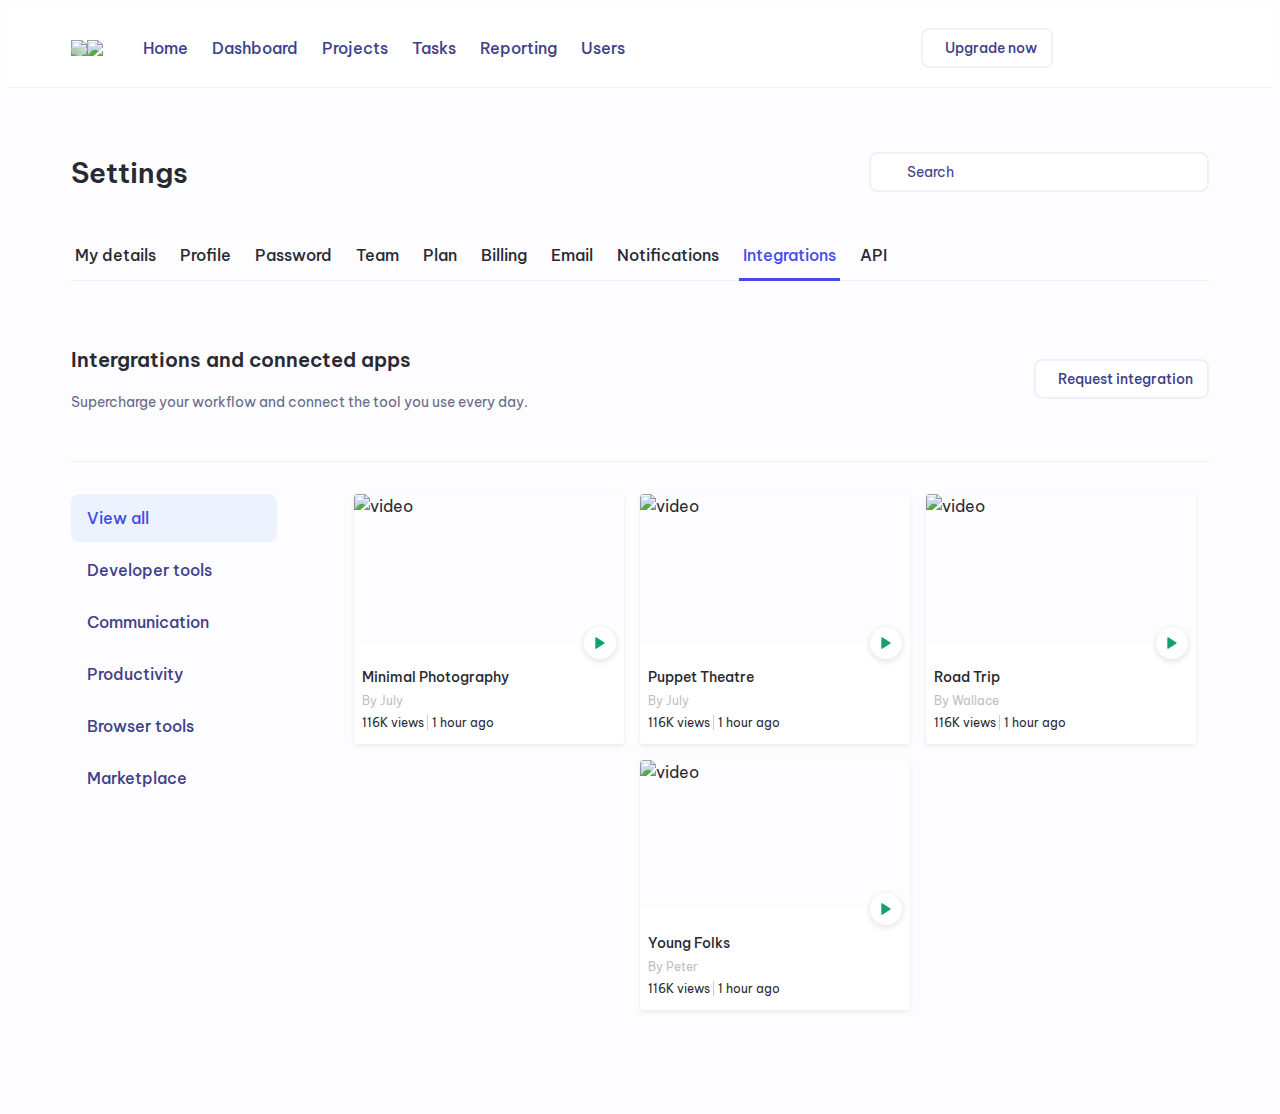
==== list.html @ 6792d3f3 "first commit" ====
<!DOCTYPE html>
<html lang="en">

<head>
    <meta charset="UTF-8">
    <meta name="viewport" content="width=device-width, initial-scale=1, shrink-to-fit=no">
    <title>Dashboard UI </title>
    <link rel="stylesheet" href="https://cdnjs.cloudflare.com/ajax/libs/meyer-reset/2.0/reset.min.css">
    <link rel="stylesheet" href="./style.css">

</head>

<body>
    <!-- partial:index.partial.html -->
    <header class="header">
        <div class="header-content responsive-wrapper">
            <div class="header-logo">
                <a href="#">
                    <div>
                        <img src="https://assets.codepen.io/285131/untitled-ui-icon.svg" />
                    </div>
                    <img src="https://assets.codepen.io/285131/untitled-ui.svg" />
                </a>
            </div>
            <div class="header-navigation">
                <nav class="header-navigation-links">
                    <a href="#"> Home </a>
                    <a href="#"> Dashboard </a>
                    <a href="#"> Projects </a>
                    <a href="#"> Tasks </a>
                    <a href="#"> Reporting </a>
                    <a href="#"> Users </a>
                </nav>
                <div class="header-navigation-actions">
                    <a href="#" class="button">
                        <i class="ph-lightning-bold"></i>
                        <span>Upgrade now</span>
                    </a>
                    <a href="#" class="icon-button">
                        <i class="ph-gear-bold"></i>
                    </a>
                    <a href="#" class="icon-button">
                        <i class="ph-bell-bold"></i>
                    </a>
                    <a href="#" class="avatar">
                        <img src="https://assets.codepen.io/285131/hat-man.png" alt="" />
                    </a>
                </div>
            </div>
            <a href="#" class="button">
                <i class="ph-list-bold"></i>
                <span>Menu</span>
            </a>
        </div>
    </header>
    <main class="main">
        <div class="responsive-wrapper">
            <div class="main-header">
                <h1>Settings</h1>
                <div class="search">
                    <input type="text" placeholder="Search" />
                    <button type="submit">
                        <i class="ph-magnifying-glass-bold"></i>
                    </button>
                </div>
            </div>
            <div class="horizontal-tabs">
                <a href="#">My details</a>
                <a href="#">Profile</a>
                <a href="#">Password</a>
                <a href="#">Team</a>
                <a href="#">Plan</a>
                <a href="#">Billing</a>
                <a href="#">Email</a>
                <a href="#">Notifications</a>
                <a href="#" class="active">Integrations</a>
                <a href="#">API</a>
            </div>
            <div class="content-header">
                <div class="content-header-intro">
                    <h2>Intergrations and connected apps</h2>
                    <p>Supercharge your workflow and connect the tool you use every day.</p>
                </div>
                <div class="content-header-actions">
                    <a href="#" class="button">
                        <i class="ph-faders-bold"></i>
                        <span>Filters</span>
                    </a>
                    <a href="#" class="button">
                        <i class="ph-plus-bold"></i>
                        <span>Request integration</span>
                    </a>
                </div>
            </div>
            <div class="content">
                <div class="content-panel">
                    <div class="vertical-tabs">
                        <a href="#" class="active">View all</a>
                        <a href="#">Developer tools</a>
                        <a href="#">Communication</a>
                        <a href="#">Productivity</a>
                        <a href="#">Browser tools</a>
                        <a href="#">Marketplace</a>
                    </div>
                </div>
                <div class="content-main flex shop-card">
                    <div class="card-shop-item" style="width: 270.25px;">
                        <div class="item video-box-wrapper">
                            <div class="img-preview">
                                <img src="https://images.unsplash.com/photo-1494252713559-f26b4bf0b174?ixlib=rb-1.2.1&amp;auto=format&amp;fit=crop&amp;w=2250&amp;q=80"
                                    alt="video">
                            </div>
                            <div class="video-description-wrapper">
                                <p class="video-description-header">Minimal Photography</p>
                                <p class="video-description-subheader">By July</p>
                                <p class="video-description-info">116K views <span>1 hour ago</span></p>
                                <button class="btn-play"></button>
                            </div>
                        </div>
                    </div>
                    <div class="card-shop-item" style="width: 270.25px;">
                        <div class="item video-box-wrapper">
                            <div class="img-preview">
                                <img src="https://images.unsplash.com/photo-1524678714210-9917a6c619c2?ixlib=rb-1.2.1&amp;auto=format&amp;fit=crop&amp;w=2249&amp;q=80"
                                    alt="video">
                            </div>
                            <div class="video-description-wrapper">
                                <p class="video-description-header">Puppet Theatre</p>
                                <p class="video-description-subheader">By July</p>
                                <p class="video-description-info">116K views <span>1 hour ago</span></p>
                                <button class="btn-play"></button>
                            </div>
                        </div>
                    </div>
                    <div class="card-shop-item" style="width: 270.25px;">
                        <div class="item video-box-wrapper">
                            <div class="img-preview">
                                <img src="https://images.unsplash.com/photo-1523049673857-eb18f1d7b578?ixlib=rb-1.2.1&amp;auto=format&amp;fit=crop&amp;w=2168&amp;q=80"
                                    alt="video">
                            </div>
                            <div class="video-description-wrapper">
                                <p class="video-description-header">Road Trip</p>
                                <p class="video-description-subheader">By Wallace</p>
                                <p class="video-description-info">116K views <span>1 hour ago</span></p>
                                <button class="btn-play"></button>
                            </div>
                        </div>
                    </div>
                    <div class="card-shop-item" style="width: 270.25px;">
                        <div class="item video-box-wrapper">
                            <div class="img-preview">
                                <img src="https://images.unsplash.com/photo-1533157461-59f499ba82e1?ixlib=rb-1.2.1&amp;auto=format&amp;fit=crop&amp;w=2251&amp;q=80"
                                    alt="video">
                            </div>
                            <div class="video-description-wrapper">
                                <p class="video-description-header">Young Folks</p>
                                <p class="video-description-subheader">By Peter</p>
                                <p class="video-description-info">116K views <span>1 hour ago</span></p>
                                <button class="btn-play"></button>
                            </div>
                        </div>
                    </div>
                </div>
            </div>
        </div>
    </main>
    <!-- partial -->
    <script src='https://unpkg.com/phosphor-icons'></script>
    <script src="./script.js"></script>

</body>

</html>
---- style.css ----
@import url("https://fonts.googleapis.com/css2?family=Be+Vietnam+Pro:ital,wght@0,100;0,200;0,300;0,400;0,500;0,600;0,700;0,800;0,900;1,100;1,200;1,300;1,400;1,500;1,600;1,700;1,800;1,900&display=swap");
:root {
  --c-text-primary: #282a32;
  --c-text-secondary: #686b87;
  --c-text-action: #404089;
  --c-accent-primary: #434ce8;
  --c-border-primary: #eff1f6;
  --c-background-primary: #ffffff;
  --c-background-secondary: #fdfcff;
  --c-background-tertiary: #ecf3fe;
  --c-background-quaternary: #e9ecf4;
}

body {
  line-height: 1.5;
  min-height: 100vh;
  font-family: "Be Vietnam Pro", sans-serif;
  background-color: var(--c-background-secondary);
  color: var(--c-text-primary);
}

img {
  display: block;
  max-width: 100%;
}

:focus {
  outline: 0;
}

.responsive-wrapper {
  width: 90%;
  max-width: 1280px;
  margin-left: auto;
  margin-right: auto;
}

.header {
  display: flex;
  align-items: center;
  height: 80px;
  border-bottom: 1px solid var(--c-border-primary);
  background-color: var(--c-background-primary);
}

.header-content {
  display: flex;
  align-items: center;
}
.header-content > a {
  display: none;
}
@media (max-width: 1200px) {
  .header-content {
    justify-content: space-between;
  }
  .header-content > a {
    display: inline-flex;
  }
}

.header-logo {
  margin-right: 2.5rem;
}
.header-logo a {
  display: flex;
  align-items: center;
}
.header-logo a div {
  flex-shrink: 0;
  position: relative;
}
.header-logo a div:after {
  display: block;
  content: "";
  position: absolute;
  left: 0;
  top: auto;
  right: 0;
  bottom: 0;
  overflow: hidden;
  height: 50%;
  border-bottom-left-radius: 8px;
  border-bottom-right-radius: 8px;
  background-color: rgba(255, 255, 255, 0.2);
  -webkit-backdrop-filter: blur(4px);
          backdrop-filter: blur(4px);
}

.header-navigation {
  display: flex;
  flex-grow: 1;
  align-items: center;
  justify-content: space-between;
}
@media (max-width: 1200px) {
  .header-navigation {
    display: none;
  }
}

.header-navigation-links {
  display: flex;
  align-items: center;
}
.header-navigation-links a {
  text-decoration: none;
  color: var(--c-text-action);
  font-weight: 500;
  transition: 0.15s ease;
}
.header-navigation-links a + * {
  margin-left: 1.5rem;
}
.header-navigation-links a:hover, .header-navigation-links a:focus {
  color: var(--c-accent-primary);
}

.header-navigation-actions {
  display: flex;
  align-items: center;
}
.header-navigation-actions > .avatar {
  margin-left: 0.75rem;
}
.header-navigation-actions > .icon-button + .icon-button {
  margin-left: 0.25rem;
}
.header-navigation-actions > .button + .icon-button {
  margin-left: 1rem;
}

.button {
  font: inherit;
  color: inherit;
  text-decoration: none;
  display: inline-flex;
  align-items: center;
  justify-content: center;
  padding: 0 1em;
  height: 40px;
  border-radius: 8px;
  line-height: 1;
  border: 2px solid var(--c-border-primary);
  color: var(--c-text-action);
  font-size: 0.875rem;
  transition: 0.15s ease;
  background-color: var(--c-background-primary);
}
.button i {
  margin-right: 0.5rem;
  font-size: 1.25em;
}
.button span {
  font-weight: 500;
}
.button:hover, .button:focus {
  border-color: var(--c-accent-primary);
  color: var(--c-accent-primary);
}

.icon-button {
  font: inherit;
  color: inherit;
  text-decoration: none;
  display: inline-flex;
  align-items: center;
  justify-content: center;
  width: 40px;
  height: 40px;
  border-radius: 8px;
  color: var(--c-text-action);
  transition: 0.15s ease;
}
.icon-button i {
  font-size: 1.25em;
}
.icon-button:focus, .icon-button:hover {
  background-color: var(--c-background-tertiary);
  color: var(--c-accent-primary);
}

.avatar {
  display: inline-flex;
  align-items: center;
  justify-content: center;
  width: 44px;
  height: 44px;
  border-radius: 50%;
  overflow: hidden;
}

.main {
  padding-top: 3rem;
}

.main-header {
  display: flex;
  flex-wrap: wrap;
  align-items: center;
  justify-content: space-between;
}
.main-header h1 {
  font-size: 1.75rem;
  font-weight: 600;
  line-height: 1.25;
}
@media (max-width: 550px) {
  .main-header h1 {
    margin-bottom: 1rem;
  }
}

.search {
  position: relative;
  display: flex;
  align-items: center;
  width: 100%;
  max-width: 340px;
}
.search input {
  font: inherit;
  color: inherit;
  text-decoration: none;
  display: inline-flex;
  align-items: center;
  justify-content: center;
  padding: 0 1em 0 36px;
  height: 40px;
  border-radius: 8px;
  border: 2px solid var(--c-border-primary);
  color: var(--c-text-action);
  font-size: 0.875rem;
  transition: 0.15s ease;
  width: 100%;
  line-height: 1;
}
.search input::-moz-placeholder {
  color: var(--c-text-action);
}
.search input:-ms-input-placeholder {
  color: var(--c-text-action);
}
.search input::placeholder {
  color: var(--c-text-action);
}
.search input:focus, .search input:hover {
  border-color: var(--c-accent-primary);
}
.search button {
  display: inline-flex;
  align-items: center;
  justify-content: center;
  border: 0;
  background-color: transparent;
  position: absolute;
  left: 12px;
  top: 50%;
  transform: translateY(-50%);
  font-size: 1.25em;
  color: var(--c-text-action);
  padding: 0;
  height: 40px;
}

.horizontal-tabs {
  margin-top: 1.5rem;
  display: flex;
  align-items: center;
  overflow-x: auto;
}
@media (max-width: 1000px) {
  .horizontal-tabs {
    scrollbar-width: none;
    position: relative;
  }
  .horizontal-tabs::-webkit-scrollbar {
    display: none;
  }
}
.horizontal-tabs a {
  display: inline-flex;
  flex-shrink: 0;
  align-items: center;
  height: 48px;
  padding: 0 0.25rem;
  font-weight: 500;
  color: inherit;
  border-bottom: 3px solid transparent;
  text-decoration: none;
  transition: 0.15s ease;
}
.horizontal-tabs a:hover, .horizontal-tabs a:focus, .horizontal-tabs a.active {
  color: var(--c-accent-primary);
  border-bottom-color: var(--c-accent-primary);
}
.horizontal-tabs a + * {
  margin-left: 1rem;
}

.content-header {
  display: flex;
  flex-wrap: wrap;
  align-items: center;
  justify-content: space-between;
  padding-top: 3rem;
  margin-top: -1px;
  border-top: 1px solid var(--c-border-primary);
}

.content-header-intro h2 {
  font-size: 1.25rem;
  font-weight: 600;
}
.content-header-intro p {
  color: var(--c-text-secondary);
  margin-top: 0.25rem;
  font-size: 0.875rem;
  margin-bottom: 1rem;
}

@media (min-width: 800px) {
  .content-header-actions a:first-child {
    display: none;
  }
}

.content {
  border-top: 1px solid var(--c-border-primary);
  margin-top: 2rem;
  display: flex;
  align-items: flex-start;
}

.content-panel {
  display: none;
  max-width: 280px;
  width: 25%;
  padding: 2rem 1rem 2rem 0;
  margin-right: 3rem;
}
@media (min-width: 800px) {
  .content-panel {
    display: block;
  }
}

.vertical-tabs {
  display: flex;
  flex-direction: column;
}
.vertical-tabs a {
  display: flex;
  align-items: center;
  padding: 0.75em 1em;
  background-color: transparent;
  border-radius: 8px;
  text-decoration: none;
  font-weight: 500;
  color: var(--c-text-action);
  transition: 0.15s ease;
}
.vertical-tabs a:hover, .vertical-tabs a:focus, .vertical-tabs a.active {
  background-color: var(--c-background-tertiary);
  color: var(--c-accent-primary);
}
.vertical-tabs a + * {
  margin-top: 0.25rem;
}

.content-main {
  padding-top: 2rem;
  padding-bottom: 6rem;
  flex-grow: 1;
}

.card-grid {
  display: grid;
  grid-template-columns: repeat(1, 1fr);
  -moz-column-gap: 1.5rem;
       column-gap: 1.5rem;
  row-gap: 1.5rem;
}
@media (min-width: 600px) {
  .card-grid {
    grid-template-columns: repeat(2, 1fr);
  }
}
@media (min-width: 1200px) {
  .card-grid {
    grid-template-columns: repeat(3, 1fr);
  }
}

.shop-card {
  display: flex;
  gap: 1em;
  flex-wrap: wrap;
  align-items: center;
  justify-content: center;
}

.card {
  background-color: var(--c-background-primary);
  box-shadow: 0 3px 3px 0 rgba(0, 0, 0, 0.05), 0 5px 15px 0 rgba(0, 0, 0, 0.05);
  border-radius: 8px;
  overflow: hidden;
  display: flex;
  flex-direction: column;
}

.card-header {
  display: flex;
  align-items: flex-start;
  justify-content: space-between;
  padding: 1.5rem 1.25rem 1rem 1.25rem;
}
.card-header div {
  display: flex;
  align-items: center;
}
.card-header div span {
  width: 40px;
  height: 40px;
  border-radius: 8px;
  display: inline-flex;
  align-items: center;
  justify-content: center;
}
.card-header div span img {
  max-height: 100%;
}
.card-header div h3 {
  margin-left: 0.75rem;
  font-weight: 500;
}

.toggle span {
  display: block;
  width: 40px;
  height: 24px;
  border-radius: 99em;
  background-color: var(--c-background-quaternary);
  box-shadow: inset 1px 1px 1px 0 rgba(0, 0, 0, 0.05);
  position: relative;
  transition: 0.15s ease;
}
.toggle span:before {
  content: "";
  display: block;
  position: absolute;
  left: 3px;
  top: 3px;
  height: 18px;
  width: 18px;
  background-color: var(--c-background-primary);
  border-radius: 50%;
  box-shadow: 0 1px 3px 0 rgba(0, 0, 0, 0.15);
  transition: 0.15s ease;
}
.toggle input {
  clip: rect(0 0 0 0);
  -webkit-clip-path: inset(50%);
          clip-path: inset(50%);
  height: 1px;
  overflow: hidden;
  position: absolute;
  white-space: nowrap;
  width: 1px;
}
.toggle input:checked + span {
  background-color: var(--c-accent-primary);
}
.toggle input:checked + span:before {
  transform: translateX(calc(100% - 2px));
}
.toggle input:focus + span {
  box-shadow: 0 0 0 4px var(--c-background-tertiary);
}

.card-body {
  padding: 1rem 1.25rem;
  font-size: 0.875rem;
}

.card-footer {
  margin-top: auto;
  padding: 1rem 1.25rem;
  display: flex;
  align-items: center;
  justify-content: flex-end;
  border-top: 1px solid var(--c-border-primary);
}
.card-footer a {
  color: var(--c-text-action);
  text-decoration: none;
  font-weight: 500;
  font-size: 0.875rem;
}

html::-webkit-scrollbar {
  width: 12px;
}

html::-webkit-scrollbar-thumb {
  background-color: var(--c-text-primary);
  border: 4px solid var(--c-background-primary);
  border-radius: 99em;
}



/*! CSS Used from: file:///C:/Users/ambinintsoa.herizo/Downloads/temp/dashboard-ui-2/dashboard-ui/dist/style.css */
*,*::before,*::after{box-sizing:border-box;}
table{text-indent:0;border-color:inherit;}
button{font-family:inherit;font-size:100%;line-height:1.15;margin:0;}
button{text-transform:none;}
button{-webkit-appearance:button;}
button{background-color:transparent;background-image:none;}
button:focus{outline:1px dotted;outline:5px auto -webkit-focus-ring-color;}
*,::before,::after{box-sizing:border-box;border-width:0;border-style:solid;border-color:#e4e4e7;}
img{border-style:solid;}
button{cursor:pointer;}
table{border-collapse:collapse;}
button{padding:0;line-height:inherit;color:inherit;}
img,svg{display:block;vertical-align:middle;}
img{max-width:100%;height:auto;}
.space-x-2 > :not([hidden]) ~ :not([hidden]){--tw-space-x-reverse:0;margin-right:calc(0.5rem * var(--tw-space-x-reverse));margin-left:calc(0.5rem * calc(1 - var(--tw-space-x-reverse)));}
.bg-gray-100{--tw-bg-opacity:1;background-color:rgba(244, 244, 245, var(--tw-bg-opacity));}
.border-gray-200{--tw-border-opacity:1;border-color:rgba(228, 228, 231, var(--tw-border-opacity));}
.rounded-md{border-radius:0.375rem;}
.rounded-lg{border-radius:0.5rem;}
.rounded-full{border-radius:9999px;}
.border{border-width:1px;}
.border-b{border-bottom-width:1px;}
.flex{display:flex;}
.inline-flex{display:inline-flex;}
.hidden{display:none;}
.flex-col{flex-direction:column;}
.items-center{align-items:center;}
.justify-end{justify-content:flex-end;}
.justify-center{justify-content:center;}
.font-normal{font-weight:400;}
.h-7{height:1.75rem;}
.h-8{height:2rem;}
.text-xs{font-size:0.75rem;line-height:1rem;}
.leading-none{line-height:1;}
.mr-2{margin-right:0.5rem;}
.mr-3{margin-right:0.75rem;}
.mt-5{margin-top:1.25rem;}
.mr-5{margin-right:1.25rem;}
.mb-7{margin-bottom:1.75rem;}
.ml-auto{margin-left:auto;}
.ml-1\.5{margin-left:0.375rem;}
.mr-2\.5{margin-right:0.625rem;}
.p-4{padding:1rem;}
.p-1\.5{padding:0.375rem;}
.py-0{padding-top:0px;padding-bottom:0px;}
.px-1{padding-left:0.25rem;padding-right:0.25rem;}
.py-2{padding-top:0.5rem;padding-bottom:0.5rem;}
.px-3{padding-left:0.75rem;padding-right:0.75rem;}
.pt-0{padding-top:0px;}
.pr-2{padding-right:0.5rem;}
.pb-3{padding-bottom:0.75rem;}
.pl-2\.5{padding-left:0.625rem;}
*{--tw-shadow:0 0 #0000;}
.shadow{--tw-shadow:0 1px 3px 0 rgba(0, 0, 0, 0.1), 0 1px 2px 0 rgba(0, 0, 0, 0.06);box-shadow:var(--tw-ring-offset-shadow, 0 0 #0000), var(--tw-ring-shadow, 0 0 #0000), var(--tw-shadow);}
*{--tw-ring-inset:var(--tw-empty, );--tw-ring-offset-width:0px;--tw-ring-offset-color:#fff;--tw-ring-color:rgba(59, 130, 246, 0.5);--tw-ring-offset-shadow:0 0 #0000;--tw-ring-shadow:0 0 #0000;}
.text-left{text-align:left;}
.text-white{--tw-text-opacity:1;color:rgba(255, 255, 255, var(--tw-text-opacity));}
.text-gray-400{--tw-text-opacity:1;color:rgba(161, 161, 170, var(--tw-text-opacity));}
.text-gray-500{--tw-text-opacity:1;color:rgba(113, 113, 122, var(--tw-text-opacity));}
.text-gray-600{--tw-text-opacity:1;color:rgba(82, 82, 91, var(--tw-text-opacity));}
.text-gray-700{--tw-text-opacity:1;color:rgba(63, 63, 70, var(--tw-text-opacity));}
.text-red-500{--tw-text-opacity:1;color:rgba(239, 68, 68, var(--tw-text-opacity));}
.text-yellow-500{--tw-text-opacity:1;color:rgba(245, 158, 11, var(--tw-text-opacity));}
.text-green-500{--tw-text-opacity:1;color:rgba(16, 185, 129, var(--tw-text-opacity));}
.w-4{width:1rem;}
.w-5{width:1.25rem;}
.w-7{width:1.75rem;}
.w-8{width:2rem;}
.w-full{width:100%;}
@media (min-width: 640px){
.sm\:flex{display:flex;}
.sm\:inline-flex{display:inline-flex;}
.sm\:p-3{padding:0.60rem;}
.sm\:p-7{padding:1.75rem;}
.sm\:text-gray-400{--tw-text-opacity:1;color:rgba(161, 161, 170, var(--tw-text-opacity));}
}
@media (min-width: 768px){
.md\:table-cell{display:table-cell;}
}
form a{color:#0d6efd;text-decoration:underline;}
form a:hover{color:#0a58ca;}
form label{display:inline-block;}
form input{margin:0;font-family:inherit;font-size:inherit;line-height:inherit;}
form [type=submit]{-webkit-appearance:button;}
form [type=submit]:not(:disabled){cursor:pointer;}
form .a{text-decoration:underline;color:inherit;-webkit-tap-highlight-color:transparent;}
form input::placeholder{font:inherit;}
form{position:relative;}
.bzrm-form-card{max-width:600px;margin:1rem auto;padding:2rem;background-color:var(--c-background-secondary);border-radius:8px;box-shadow:0 4px 12px rgba(0, 0, 0, 0.15), 0 2px 4px rgba(0, 0, 0, 0.1);}
.bzrm-form{text-align:center;color:var(--light-text-color);}
.bzrm-form header{font-size:1.5rem;font-weight:var(--fw6);margin-bottom:.375rem;border-radius:0;}
.bzrm-form-separator{height:1px;background-color:var(--c-border-primary);margin:0.9rem 0.9rem 1rem 0.9rem;}
.bzrm-form-container{display:flex;flex-direction:column;gap:1rem;}
.bzrm-input-group{display:flex;flex-direction:column;position:relative;}
.bzrm-label{font-size:var(--font-small);margin-bottom:0.5rem;color:var(--c-text-action);}
.bzrm-input{padding:0.75rem;border:1px solid var(--c-border-primary);border-radius:8px;font-size:1rem;transition:box-shadow 0.3s ease, border-color 0.3s ease;background-color:var(--c-background-tertiary);color:var(--light-text-color);}
.bzrm-input:focus{border-color:var(--c-background-quaternary);outline:none;box-shadow:0 2px 8px rgba(0, 0, 0, 0.15);background-color:var(--c-background-primary);}
.bzrm-form-actions{text-align:right;}

@media screen and (max-width: 768px){
.bzrm-form-card{padding:1.5rem;}
.bzrm-form-container{gap:0.75rem;}
.bzrm-input{padding:0.5rem;font-size:0.9rem;}
.bzrm-button{padding:0.5rem 0.75rem;}
}
@media screen and (max-width: 480px){
.bzrm-form-card{max-width:100%;margin:0.5rem;}
.bzrm-form header{font-size:1.25rem;}
.bzrm-input{font-size:0.875rem;padding:0.5rem;}
.bzrm-button{padding:0.5rem 0.75rem;}
}
.bzrm-label{font-weight:bold;margin:0;}



/*! CSS Used from: https://cdnjs.cloudflare.com/ajax/libs/normalize/5.0.0/normalize.min.css */
button{overflow:visible;}
img{border-style:none;}
button{font-family:sans-serif;font-size:100%;line-height:1.15;margin:0;}
button{text-transform:none;}
button,html [type=button]{-webkit-appearance:button;}
*{box-sizing:border-box;outline:none;}
button{border:none;cursor:pointer;background-color:transparent;transition:all 0.2s ease-in;}
::-webkit-scrollbar{width:6px;border-radius:10px;}
::-webkit-scrollbar-track{background:none;}
::-webkit-scrollbar-thumb{background:rgba(216, 216, 216, 0.5);border-radius:10px;}
.img-preview{flex:1;}
.video-box-wrapper{width:100%;height:100%;display:flex;flex-direction:column;justify-content:flex-end;border-radius:4px;overflow:hidden;box-shadow:0px 2px 4px 0px rgba(209, 209, 209, 0.4);margin-right:10px;}
.video-box-wrapper img{width:100%;height:100%;-o-object-fit:cover;object-fit:cover;}
.video-description-wrapper{background-color:#fff;padding:8px;position:relative;}
.video-description-wrapper p{width:100%;white-space:nowrap;overflow:hidden;text-overflow:ellipsis;}
.video-description-header{font-weight:500;margin:16px 0 4px 0;font-size:14px;}
.video-description-subheader{color:#bebfbf;margin:0;font-size:12px;}
.video-description-info{font-size:12px;margin:4px 0;}
.video-description-info span{border-left:1px solid #cdcdcd;padding-left:4px;}
.btn-play{position:absolute;top:-16px;right:8px;background-color:#fff;border-radius:50%;width:32px;height:32px;background-size:14px;background-repeat:no-repeat;background-position:center;background-image:url("data:image/svg+xml,%3Csvg xmlns='http://www.w3.org/2000/svg' viewBox='0 0 24 24' fill='%2311a074' stroke='%2311a074' stroke-width='2' stroke-linecap='round' stroke-linejoin='round' class='feather feather-play'%3E%3Cpath d='M5 3l14 9-14 9V3z' /%3E%3C/svg%3E");box-shadow:0px 2px 4px 2px rgba(209, 209, 209, 0.4);}
.card-shop-item {height:250px}

/* Dropdown Menu Styles */
.dropdown-menu {
  position: absolute;
  top: 100%; /* Position the dropdown just below the button */
  left: 0;
  right: 0;
  z-index: 10; /* Ensure it appears above other elements */
  display: none; /* Initially hidden */
  background-color: #fff; /* White background */
  border: 1px solid #d1d5db; /* Light gray border */
  border-radius: 6px; /* Rounded corners */
  box-shadow: 0 2px 6px rgba(0, 0, 0, 0.1); /* Soft shadow */
  margin-top: 4px; /* Small gap from the button */
}

/* Dropdown Items Container */
.dropdown-items {
  list-style: none;
  padding: 0;
  margin: 0;
}

/* Dropdown Item Styles */
.dropdown-item {
  display: block;
  padding: 8px 16px;
  color: #4a4a4a; /* Text color */
  font-size: 14px;
  text-decoration: none; /* Remove underline */
}

/* Hover state for the items */
.dropdown-item:hover {
  background-color: #f7fafc; /* Light gray on hover */
}

/* Dark Mode Styles */
.dark .dropdown-menu {
  background-color: #2d3748; /* Dark background */
  border-color: #4a5568; /* Dark border */
}

.dark .dropdown-item {
  color: #cbd5e0; /* Light text in dark mode */
}

/* Dark Mode Hover */
.dark .dropdown-item:hover {
  background-color: #4a5568; /* Dark hover effect */
}

/* Show the dropdown menu when it's active (use JavaScript to toggle 'show' class) */
.dropdown.show .dropdown-menu {
  display: block; /* Display the menu when the 'show' class is added */
}
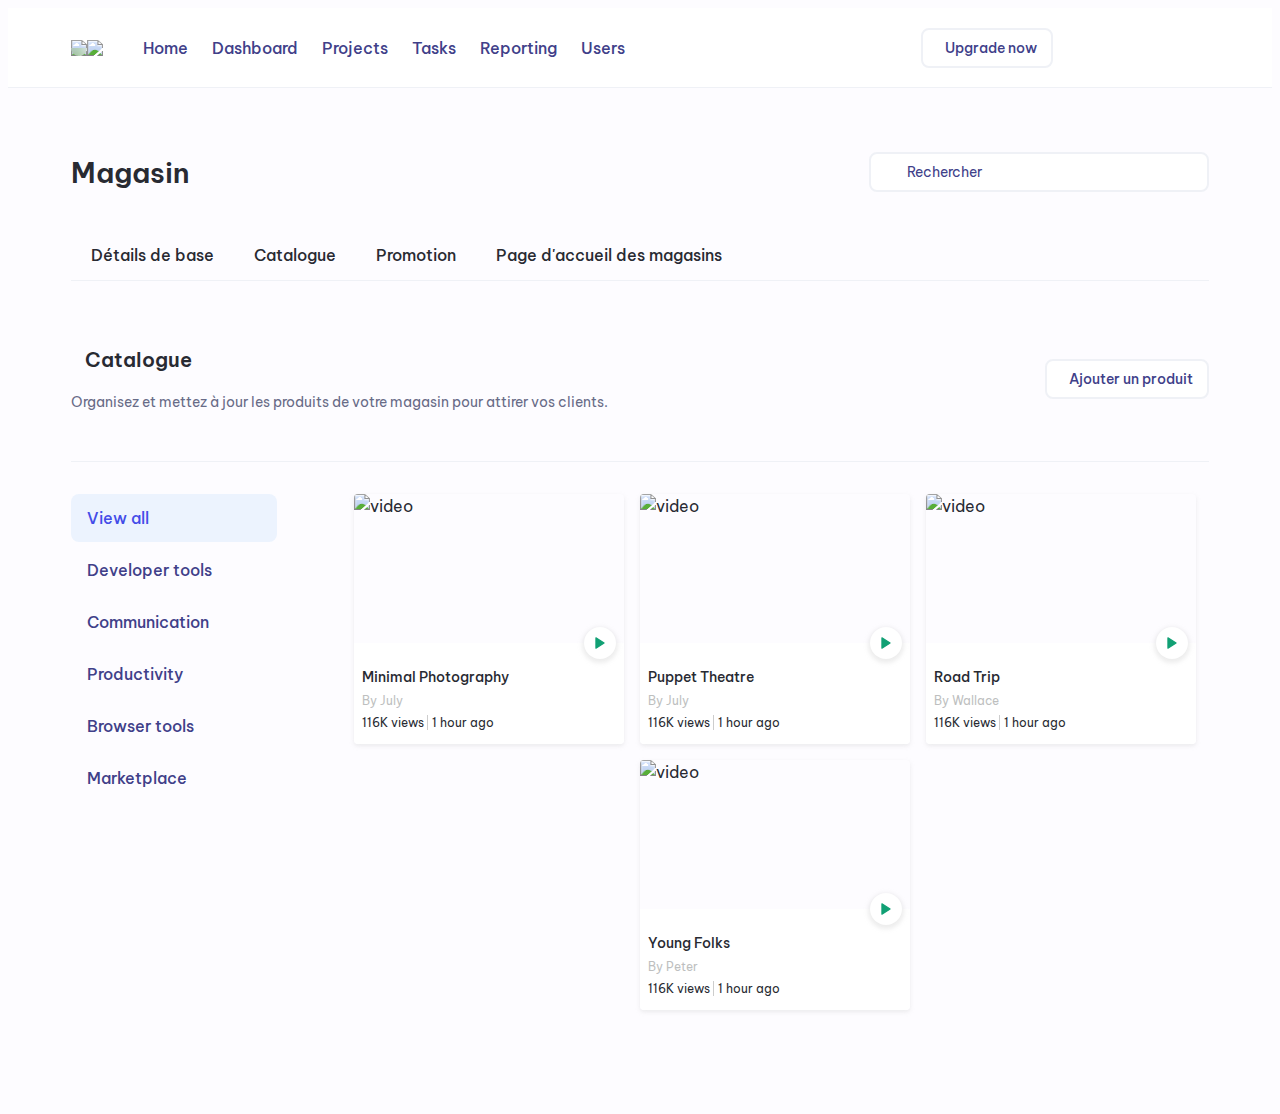
==== commit db0b8275: "simplify table" ====
--- a/list.html
+++ b/list.html
@@ -24,7 +24,7 @@
             </div>
             <div class="header-navigation">
                 <nav class="header-navigation-links">
-                    <a href="#"> Home </a>
+                    <a href="#" class="active"> Home </a>
                     <a href="#"> Dashboard </a>
                     <a href="#"> Projects </a>
                     <a href="#"> Tasks </a>
@@ -56,42 +56,46 @@
     <main class="main">
         <div class="responsive-wrapper">
             <div class="main-header">
-                <h1>Settings</h1>
+                <h1>Magasin</h1>
                 <div class="search">
-                    <input type="text" placeholder="Search" />
+                    <input type="text" placeholder="Rechercher" />
                     <button type="submit">
-                        <i class="ph-magnifying-glass-bold"></i>
+                        <i class="ri-search-line"></i>
                     </button>
                 </div>
             </div>
             <div class="horizontal-tabs">
-                <a href="#">My details</a>
-                <a href="#">Profile</a>
-                <a href="#">Password</a>
-                <a href="#">Team</a>
-                <a href="#">Plan</a>
-                <a href="#">Billing</a>
-                <a href="#">Email</a>
-                <a href="#">Notifications</a>
-                <a href="#" class="active">Integrations</a>
-                <a href="#">API</a>
+                <a href="#">
+                    <i class="ri-information-line"></i> Détails de base
+                </a>
+                <a href="#">
+                    <i class="ri-shopping-bag-line"></i> Catalogue
+                </a>
+                <a href="#">
+                    <i class="ri-price-tag-3-line"></i> Promotion
+                </a>
+                <a href="#">
+                    <i class="ri-home-4-line"></i> Page d'accueil des magasins
+                </a>
             </div>
+            
             <div class="content-header">
                 <div class="content-header-intro">
-                    <h2>Intergrations and connected apps</h2>
-                    <p>Supercharge your workflow and connect the tool you use every day.</p>
+                    <h2><i class="ri-shopping-bag-line"></i> Catalogue</h2>
+                    <p>Organisez et mettez à jour les produits de votre magasin pour attirer vos clients.</p>
                 </div>
                 <div class="content-header-actions">
                     <a href="#" class="button">
-                        <i class="ph-faders-bold"></i>
-                        <span>Filters</span>
+                        <i class="ri-filter-2-line"></i>
+                        <span>Filtres</span>
                     </a>
                     <a href="#" class="button">
-                        <i class="ph-plus-bold"></i>
-                        <span>Request integration</span>
+                        <i class="ri-add-line"></i>
+                        <span>Ajouter un produit</span>
                     </a>
                 </div>
             </div>
+            
             <div class="content">
                 <div class="content-panel">
                     <div class="vertical-tabs">
--- a/style.css
+++ b/style.css
@@ -204,6 +204,7 @@
   font-size: 1.75rem;
   font-weight: 600;
   line-height: 1.25;
+  gap: 1em;
 }
 @media (max-width: 550px) {
   .main-header h1 {
@@ -280,6 +281,7 @@
 }
 .horizontal-tabs a {
   display: inline-flex;
+  gap: 1em;
   flex-shrink: 0;
   align-items: center;
   height: 48px;
@@ -311,6 +313,8 @@
 .content-header-intro h2 {
   font-size: 1.25rem;
   font-weight: 600;
+  display: flex;
+  gap: .7em;
 }
 .content-header-intro p {
   color: var(--c-text-secondary);
@@ -351,6 +355,7 @@
 }
 .vertical-tabs a {
   display: flex;
+  gap: 1em;
   align-items: center;
   padding: 0.75em 1em;
   background-color: transparent;
@@ -509,87 +514,6 @@
 }
 
 
-
-/*! CSS Used from: file:///C:/Users/ambinintsoa.herizo/Downloads/temp/dashboard-ui-2/dashboard-ui/dist/style.css */
-*,*::before,*::after{box-sizing:border-box;}
-table{text-indent:0;border-color:inherit;}
-button{font-family:inherit;font-size:100%;line-height:1.15;margin:0;}
-button{text-transform:none;}
-button{-webkit-appearance:button;}
-button{background-color:transparent;background-image:none;}
-button:focus{outline:1px dotted;outline:5px auto -webkit-focus-ring-color;}
-*,::before,::after{box-sizing:border-box;border-width:0;border-style:solid;border-color:#e4e4e7;}
-img{border-style:solid;}
-button{cursor:pointer;}
-table{border-collapse:collapse;}
-button{padding:0;line-height:inherit;color:inherit;}
-img,svg{display:block;vertical-align:middle;}
-img{max-width:100%;height:auto;}
-.space-x-2 > :not([hidden]) ~ :not([hidden]){--tw-space-x-reverse:0;margin-right:calc(0.5rem * var(--tw-space-x-reverse));margin-left:calc(0.5rem * calc(1 - var(--tw-space-x-reverse)));}
-.bg-gray-100{--tw-bg-opacity:1;background-color:rgba(244, 244, 245, var(--tw-bg-opacity));}
-.border-gray-200{--tw-border-opacity:1;border-color:rgba(228, 228, 231, var(--tw-border-opacity));}
-.rounded-md{border-radius:0.375rem;}
-.rounded-lg{border-radius:0.5rem;}
-.rounded-full{border-radius:9999px;}
-.border{border-width:1px;}
-.border-b{border-bottom-width:1px;}
-.flex{display:flex;}
-.inline-flex{display:inline-flex;}
-.hidden{display:none;}
-.flex-col{flex-direction:column;}
-.items-center{align-items:center;}
-.justify-end{justify-content:flex-end;}
-.justify-center{justify-content:center;}
-.font-normal{font-weight:400;}
-.h-7{height:1.75rem;}
-.h-8{height:2rem;}
-.text-xs{font-size:0.75rem;line-height:1rem;}
-.leading-none{line-height:1;}
-.mr-2{margin-right:0.5rem;}
-.mr-3{margin-right:0.75rem;}
-.mt-5{margin-top:1.25rem;}
-.mr-5{margin-right:1.25rem;}
-.mb-7{margin-bottom:1.75rem;}
-.ml-auto{margin-left:auto;}
-.ml-1\.5{margin-left:0.375rem;}
-.mr-2\.5{margin-right:0.625rem;}
-.p-4{padding:1rem;}
-.p-1\.5{padding:0.375rem;}
-.py-0{padding-top:0px;padding-bottom:0px;}
-.px-1{padding-left:0.25rem;padding-right:0.25rem;}
-.py-2{padding-top:0.5rem;padding-bottom:0.5rem;}
-.px-3{padding-left:0.75rem;padding-right:0.75rem;}
-.pt-0{padding-top:0px;}
-.pr-2{padding-right:0.5rem;}
-.pb-3{padding-bottom:0.75rem;}
-.pl-2\.5{padding-left:0.625rem;}
-*{--tw-shadow:0 0 #0000;}
-.shadow{--tw-shadow:0 1px 3px 0 rgba(0, 0, 0, 0.1), 0 1px 2px 0 rgba(0, 0, 0, 0.06);box-shadow:var(--tw-ring-offset-shadow, 0 0 #0000), var(--tw-ring-shadow, 0 0 #0000), var(--tw-shadow);}
-*{--tw-ring-inset:var(--tw-empty, );--tw-ring-offset-width:0px;--tw-ring-offset-color:#fff;--tw-ring-color:rgba(59, 130, 246, 0.5);--tw-ring-offset-shadow:0 0 #0000;--tw-ring-shadow:0 0 #0000;}
-.text-left{text-align:left;}
-.text-white{--tw-text-opacity:1;color:rgba(255, 255, 255, var(--tw-text-opacity));}
-.text-gray-400{--tw-text-opacity:1;color:rgba(161, 161, 170, var(--tw-text-opacity));}
-.text-gray-500{--tw-text-opacity:1;color:rgba(113, 113, 122, var(--tw-text-opacity));}
-.text-gray-600{--tw-text-opacity:1;color:rgba(82, 82, 91, var(--tw-text-opacity));}
-.text-gray-700{--tw-text-opacity:1;color:rgba(63, 63, 70, var(--tw-text-opacity));}
-.text-red-500{--tw-text-opacity:1;color:rgba(239, 68, 68, var(--tw-text-opacity));}
-.text-yellow-500{--tw-text-opacity:1;color:rgba(245, 158, 11, var(--tw-text-opacity));}
-.text-green-500{--tw-text-opacity:1;color:rgba(16, 185, 129, var(--tw-text-opacity));}
-.w-4{width:1rem;}
-.w-5{width:1.25rem;}
-.w-7{width:1.75rem;}
-.w-8{width:2rem;}
-.w-full{width:100%;}
-@media (min-width: 640px){
-.sm\:flex{display:flex;}
-.sm\:inline-flex{display:inline-flex;}
-.sm\:p-3{padding:0.60rem;}
-.sm\:p-7{padding:1.75rem;}
-.sm\:text-gray-400{--tw-text-opacity:1;color:rgba(161, 161, 170, var(--tw-text-opacity));}
-}
-@media (min-width: 768px){
-.md\:table-cell{display:table-cell;}
-}
 form a{color:#0d6efd;text-decoration:underline;}
 form a:hover{color:#0a58ca;}
 form label{display:inline-block;}
@@ -649,58 +573,339 @@
 .btn-play{position:absolute;top:-16px;right:8px;background-color:#fff;border-radius:50%;width:32px;height:32px;background-size:14px;background-repeat:no-repeat;background-position:center;background-image:url("data:image/svg+xml,%3Csvg xmlns='http://www.w3.org/2000/svg' viewBox='0 0 24 24' fill='%2311a074' stroke='%2311a074' stroke-width='2' stroke-linecap='round' stroke-linejoin='round' class='feather feather-play'%3E%3Cpath d='M5 3l14 9-14 9V3z' /%3E%3C/svg%3E");box-shadow:0px 2px 4px 2px rgba(209, 209, 209, 0.4);}
 .card-shop-item {height:250px}
 
-/* Dropdown Menu Styles */
+a.logo {
+  text-decoration: none;
+}
+.logo h3 {
+    color: #e74c3c;
+    font-family: 'Oswald', sans-serif;
+    font-weight: 300;
+    font-size: 50px;
+    line-height:1.3;
+}
+
+
 .dropdown-menu {
+  display: none;
+  width: auto;
   position: absolute;
-  top: 100%; /* Position the dropdown just below the button */
+  background-color: #fff;
+  border: 1px solid #ccc;
+  box-shadow: 0px 4px 8px rgba(0, 0, 0, 0.1);
+  z-index: 10;
+}
+
+.dropdown-menu a {
+  display: block;
+  padding: 10px;
+  text-decoration: none;
+  color: #333;
+}
+
+.dropdown-menu a:hover {
+  background-color: #f1f1f1;
+}
+
+
+/* Basic Modal Styling */
+.modal {
+  display: none; /* Hidden by default */
+  position: fixed;
+  z-index: 1050;
   left: 0;
-  right: 0;
-  z-index: 10; /* Ensure it appears above other elements */
-  display: none; /* Initially hidden */
-  background-color: #fff; /* White background */
-  border: 1px solid #d1d5db; /* Light gray border */
-  border-radius: 6px; /* Rounded corners */
-  box-shadow: 0 2px 6px rgba(0, 0, 0, 0.1); /* Soft shadow */
-  margin-top: 4px; /* Small gap from the button */
-}
-
-/* Dropdown Items Container */
-.dropdown-items {
-  list-style: none;
+  top: 0;
+  width: 100%;
+  height: 100%;
+  background-color: rgba(0, 0, 0, 0.5); /* Semi-transparent background */
+  overflow: auto;
+  padding-top: 60px;
+}
+
+.modal-dialog {
+  margin: auto;
+  width: 80%;
+  max-width: 500px; /* Modal width */
+}
+
+.modal-content {
+  background-color: #fff;
+  padding: 20px;
+  border-radius: 8px;
+  box-shadow: 0px 4px 8px rgba(0, 0, 0, 0.1);
+}
+
+.modal-header {
+  display: flex;
+  justify-content: space-between;
+  align-items: center;
+  padding-bottom: 15px;
+  border-bottom: 1px solid #ccc;
+}
+
+.modal-title {
+  font-size: 20px;
+  font-weight: 600;
+  margin: 0;
+}
+
+.close-modal {
+  background: none;
+  border: none;
+  font-size: 30px;
+  color: #333;
+  cursor: pointer;
+}
+
+.modal-body {
+  padding: 15px 0;
+  font-size: 16px;
+}
+
+.modal-footer {
+  display: flex;
+  justify-content: flex-end;
+  padding-top: 15px;
+  border-top: 1px solid #ccc;
+}
+
+.btn-close {
+  background-color: #007bff;
+  color: #fff;
+  padding: 8px 15px;
+  border: none;
+  border-radius: 4px;
+  cursor: pointer;
+}
+
+.btn-close:hover {
+  background-color: #0056b3;
+}
+
+
+.table-container {
+  position: relative;
+  overflow-x: auto;
+  box-shadow: 0 2px 4px rgba(0, 0, 0, 0.1);
+  border-radius: 8px;
+}
+
+.custom-table {
+  width: 100%;
+  border-collapse: collapse;
+  font-size: 14px;
+  text-align: left;
+  color: #4B5563;
+}
+
+.custom-table thead {
+  background-color: #F9FAFB;
+  color: #6B7280;
+  text-transform: uppercase;
+  font-size: 12px;
+}
+
+.custom-table th,
+.custom-table td {
+  padding: 12px 16px;
+  border-bottom: 1px solid #E5E7EB;
+}
+
+.custom-table tr:hover {
+  background-color: #F3F4F6;
+}
+
+.custom-table tbody tr:last-child td {
+  border-bottom: none;
+}
+
+.text-right {
+  text-align: right;
+}
+
+.edit-link {
+  font-weight: 500;
+  color: #3B82F6;
+  text-decoration: none;
+}
+
+.edit-link:hover {
+  text-decoration: underline;
+}
+
+.sr-only {
+  position: absolute;
+  width: 1px;
+  height: 1px;
   padding: 0;
-  margin: 0;
-}
-
-/* Dropdown Item Styles */
-.dropdown-item {
-  display: block;
-  padding: 8px 16px;
-  color: #4a4a4a; /* Text color */
-  font-size: 14px;
-  text-decoration: none; /* Remove underline */
-}
-
-/* Hover state for the items */
-.dropdown-item:hover {
-  background-color: #f7fafc; /* Light gray on hover */
-}
-
-/* Dark Mode Styles */
-.dark .dropdown-menu {
-  background-color: #2d3748; /* Dark background */
-  border-color: #4a5568; /* Dark border */
-}
-
-.dark .dropdown-item {
-  color: #cbd5e0; /* Light text in dark mode */
-}
-
-/* Dark Mode Hover */
-.dark .dropdown-item:hover {
-  background-color: #4a5568; /* Dark hover effect */
-}
-
-/* Show the dropdown menu when it's active (use JavaScript to toggle 'show' class) */
-.dropdown.show .dropdown-menu {
-  display: block; /* Display the menu when the 'show' class is added */
-}+  margin: -1px;
+  overflow: hidden;
+  clip: rect(0, 0, 0, 0);
+  white-space: nowrap;
+  border: 0;
+}
+
+
+.button-group {
+  display: flex;
+  justify-content: flex-end;
+  gap: 0.5rem;
+  margin-top: 1.25rem;
+  width: 100%;
+}
+
+.button-page {
+  display: inline-flex;
+  align-items: center;
+  justify-content: center;
+  width: 2rem;
+  height: 2rem;
+  font-size: 0.875rem;
+  color: #6B7280; /* Gray 500 */
+  background-color: transparent;
+  border: 1px solid #E5E7EB; /* Gray 200 */
+  border-radius: 0.375rem;
+  box-shadow: 0 1px 2px rgba(0, 0, 0, 0.05);
+  cursor: pointer;
+  transition: background-color 0.2s, color 0.2s;
+}
+
+.button-page:hover {
+  background-color: #F3F4F6; /* Gray 100 */
+}
+
+.button-active {
+  background-color: #F3F4F6; /* Gray 100 */
+  color: #111827; /* Gray 800 */
+}
+
+.button-disabled {
+  color: #D1D5DB; /* Gray 400 */
+  cursor: not-allowed;
+}
+
+.button-icon svg {
+  width: 1rem;
+  height: 1rem;
+}
+
+.icon {
+  display: inline-block;
+  width: 1rem;
+  height: 1rem;
+  stroke: currentColor;
+}
+
+.container-sub {
+  padding: 1rem;
+}
+
+.header-sub {
+  display: flex;
+  align-items: center;
+  margin-bottom: 1rem;
+}
+
+.dropdown-container {
+  display: flex;
+  align-items: center;
+  gap: 1rem;
+}
+
+.dropdown {
+  position: relative;
+}
+
+.dropdown-button {
+  display: flex;
+  align-items: center;
+  justify-content: space-around;
+  gap: .3rem;
+  padding: 0.5rem 1rem;
+  background-color: transparent;
+  border: 1px solid #E5E7EB; /* Gray 200 */
+  border-radius: 0.375rem;
+  color: #374151; /* Gray 700 */
+  box-shadow: 0 1px 2px rgba(0, 0, 0, 0.05);
+  font-size: 0.875rem;
+  cursor: pointer;
+  transition: background-color 0.2s, border-color 0.2s;
+}
+
+
+.dropdown-button:hover {
+  background-color: #F3F4F6; /* Gray 100 */
+}
+
+.icon {
+  margin-left: 0.25rem;
+  margin-right: 0.25rem;
+  font-size: 1rem;
+  color: #9CA3AF; /* Gray 400 */
+}
+
+
+.filter-button {
+  display: inline-flex;
+  align-items: center;
+  padding: 0.5rem 1rem;
+  background-color: transparent;
+  border: 1px solid #E5E7EB; /* Gray 200 */
+  border-radius: 0.375rem;
+  color: #374151; /* Gray 700 */
+  box-shadow: 0 1px 2px rgba(0, 0, 0, 0.05);
+  font-size: 0.875rem;
+  cursor: pointer;
+  transition: background-color 0.2s, border-color 0.2s;
+}
+
+.filter-button:hover {
+  background-color: #F3F4F6; /* Gray 100 */
+}
+
+.pagination {
+  margin-left: auto;
+  display: flex;
+  gap: .5rem;
+  align-items: center;
+  font-size: 0.75rem;
+  color: #6B7280; /* Gray 500 */
+}
+
+.pagination-info {
+  margin-right: 1rem;
+}
+
+.pagination-button {
+  display: flex;
+  align-items: center;
+  justify-content: center;
+  width: 1.5rem;
+  height: 1.5rem;
+  border: 1px solid #E5E7EB; /* Gray 200 */
+  border-radius: 50%;
+  color: #9CA3AF; /* Gray 400 */
+  background-color: transparent;
+  box-shadow: 0 1px 2px rgba(0, 0, 0, 0.05);
+  cursor: pointer;
+}
+
+.pagination-button:hover {
+  background-color: #F3F4F6; /* Gray 100 */
+}
+
+.btn-dropdown {
+  width: 2rem;
+  height: 2rem;
+  display: inline-flex;
+  align-items: center;
+  justify-content: center;
+  background-color: transparent;
+  border: none;
+  color: #9CA3AF; /* Gray 400 */
+  cursor: pointer;
+  transition: color 0.2s;
+}
+
+.btn-dropdown:hover {
+  color: #374151; /* Gray 700 */
+}
